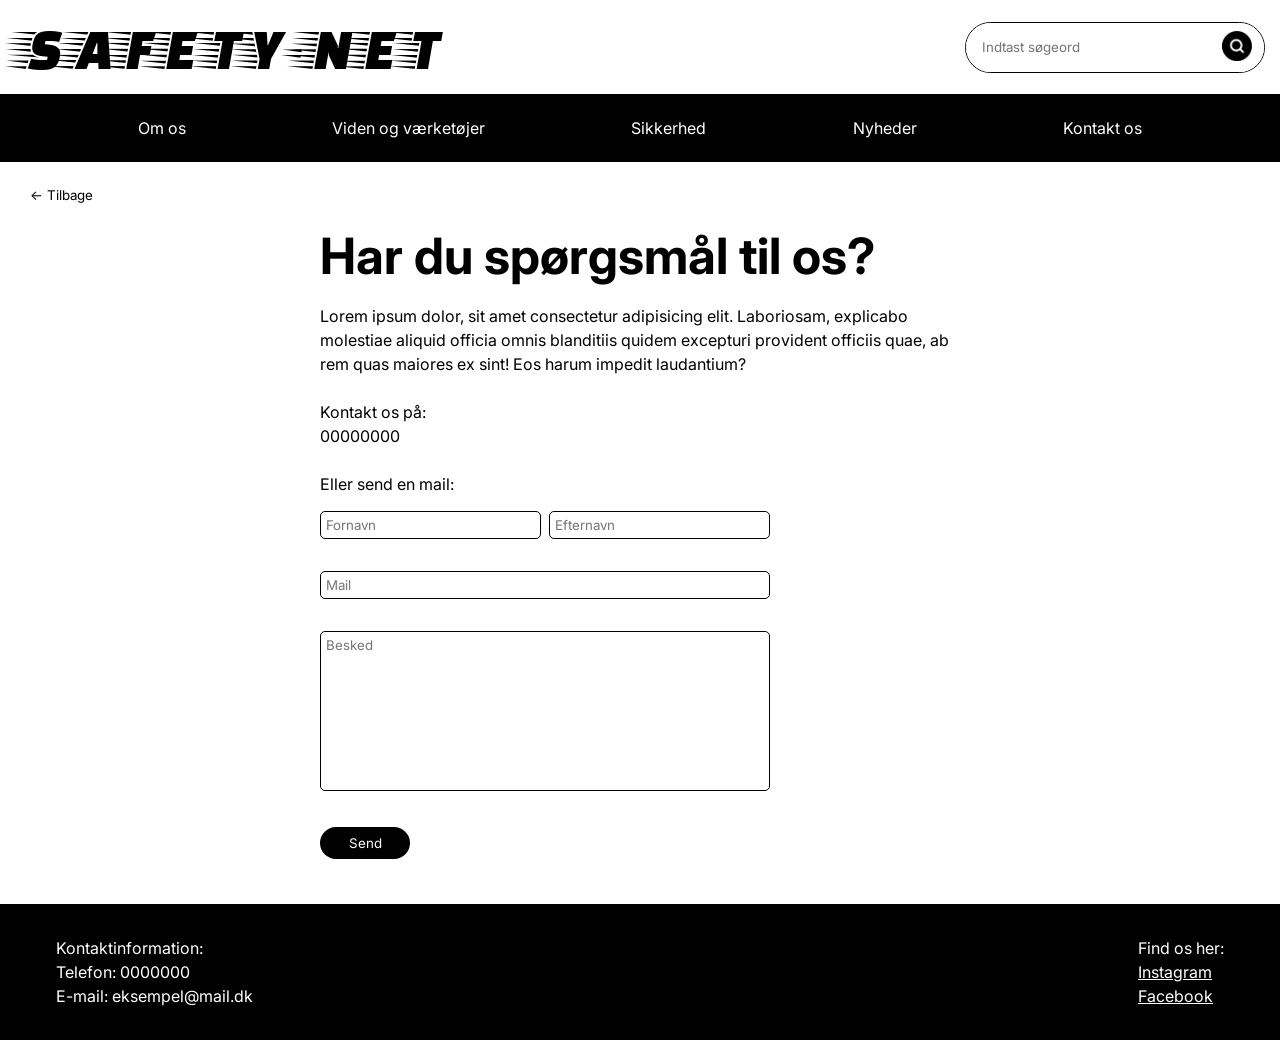
==== kontakt.html @ ba42f917 "hjemmeside final ish" ====
<!DOCTYPE html>
<html lang="da">
<head>
    <meta charset="UTF-8">
    <meta name="viewport" content="width=device-width, initial-scale=1.0">
    <title>Document</title>
    <link rel="stylesheet" href="style.css">

    <link rel="preconnect" href="https://fonts.googleapis.com">
    <link rel="preconnect" href="https://fonts.gstatic.com" crossorigin>
    <link href="https://fonts.googleapis.com/css2?family=Faster+One&display=swap" rel="stylesheet">

    <link rel="preconnect" href="https://fonts.googleapis.com">
    <link rel="preconnect" href="https://fonts.gstatic.com" crossorigin>
    <link href="https://fonts.googleapis.com/css2?family=Inter:ital,opsz,wght@0,14..32,100..900;1,14..32,100..900&display=swap" rel="stylesheet">
</head>
<body>
    <!-- header -->
     <header class="header">
        <h1 class="logo">
        <a href="index.html">SAFETY-NET</a>
        </h1>
        <div class="search">
            <input type="search" placeholder="Indtast søgeord" aria-label="Indtast søgeord">
            <button type="button" aria-label="Søg">
                <img src="billeder/search.png" alt="">
            </button>
        </div>
     </header>

     <!-- navigation -->
      <nav class="navigation" aria-label="Navigation">
        <a href="omos.html">Om os</a>
        <a href="#">Viden og værketøjer</a>
        <a href="#">Sikkerhed</a>
        <a href="#">Nyheder</a>
        <a href="kontakt.html">Kontakt os</a>
      </nav>
      
<!-- tilbage knap -->
    <nav class="goback">
      <button onclick="history.back()">← Tilbage</button>
    </nav>

<!-- intro -->
<section class="kontaktformular">
<div class="contact-text">
<h2>Har du spørgsmål til os?</h2>
 <p>Lorem ipsum dolor, sit amet consectetur adipisicing elit. Laboriosam, explicabo molestiae aliquid officia omnis blanditiis quidem excepturi provident officiis quae, ab rem quas maiores ex sint! Eos harum impedit laudantium? <br><br>
    Kontakt os på: <br>
    00000000 <br><br>
    Eller send en mail: 
</div>
 </p>

<!-- kontaktformular -->
 <div class="contact-form">
    <form>
        <div class="navnefelt">
            <input type="text" placeholder="Fornavn" aria-label="Fornavn">
            <input type="text" placeholder="Efternavn" aria-label="Efternavn">
            </div>
            <input type="text" placeholder="Mail" aria-label="Mail">
            <textarea placeholder="Besked" aria-label="Besked"></textarea>
            <button type="submit">Send</button>
    </form>
</div>
</section>          
        
      
       <!-- footer -->
     <footer class="footer">
        <div class="contact">
            <p>Kontaktinformation:</p>
            <p>
                Telefon: 0000000 <br>
                E-mail: eksempel@mail.dk 
            </p>
        </div>
        <div class="socials">
            <p>Find os her:</p>
            <a href="#">Instagram</a> <br>
            <a href="#">Facebook</a>
        </div>
     </footer>
</body>
</html>
---- style.css ----
*{
    margin: 0;
    box-sizing: border-box;
    font-family: "Inter", sans-serif;
    color: black;
}

html, body{
    height: 100%;
    margin: 0;
}

body{
    display: flex;
    flex-direction: column;
}

.logo a{
    font-family: "Faster One", system-ui;
    font-size: 60px;
    font-weight: lighter;
    text-decoration: none;
}

p{
    line-height: 1.5rem;
}

/* header */
.header{
    display: grid;
    grid-template-columns: 1fr auto;
    align-items: center;
    gap: 20px;
    padding: 15px;
    background-color: white;
}

.search{
    display: flex;
    border: 1px solid black;
    border-radius: 30px;
    overflow: hidden;
    max-width: 300px;
    width: 100%;
}

.search input{
    border: none;
    padding: 0.5rem 1rem;
    outline: none;
    width: 100%;
}

.search button{
    background-color: white;
    border: none;
    padding: 0.5rem 0.75rem;
    cursor: pointer;
}

.search button img{
    width: 30px;
    height: 30px;
    object-fit: contain;
}

/* tilbage knap */
.goback button{
    background-color: white;
    border: none;
    margin: 1.5rem;
}

.goback button:hover{
    cursor: pointer;
}

/* navigation */
.navigation{
    display: flex;
    flex-direction: center;
    flex-wrap: wrap;
    gap: 1.5rem;
    /* ^ unødvendig?? */
    padding: 1.5rem 1rem;
    background-color: black;
    justify-content: space-evenly;
    
}

.navigation a{
    text-decoration: none;
    color: white;
}

.navigation a:hover{
    text-decoration: underline;
}

/* main */
.hero{
    display: grid;
    grid-template-columns: 1fr 2fr;
}

.hero-image img{
    width: 620px;
    height: 100%;
}

.hero-content{
    display: flex;
    flex-direction: column;
    justify-content: right;
    margin: 10%;
    padding: 2rem;
    
}

.hero-text{
    display: flex;
    flex-direction: column;
    text-align: left;
}

h2{
    margin-bottom: 20px;
    line-height: 3.5rem;
    font-size: 50px;
}

.hero-links{
    display: grid;
    grid-template-columns: repeat(2, 1fr);
    grid-template-rows: repeat(auto auto);
    box-sizing: content-box;
    list-style: none;
    margin-top: 5%;
    gap: 35px;
}

.hero-links a{
    text-align: center;
    text-decoration: none;
    color: black;
    padding: 30px;
    border-radius: 20px;
    transition: transform 0.3s ease;
}

.hero-links a:hover{
        transform: scale(1.08);
    }

.kasse1{
    background-color: #E8ED3D;
}

.kasse2{
    background-color: #64C8FB;
}

.kasse3{
    background-color: #7096FF;
}

.kasse4{
    background-color: #FDBDE0;
}

/* nyhedsbrev */
.newsletter{
    display: grid;
    grid-template-columns: 1fr 2fr;
    gap: 1rem;
    padding: 3rem 4rem;
    align-items:center;
    background-color: #ADD075;
}

.newsletter-text{
    margin-bottom: 1rem;
}

.newsletter-form{
    display: flex;
    flex-direction: column;
    gap: 1rem;
    max-width: 300px;
    width: 100%;
    justify-self: center;
    text-align: center;
}

.newsletter-form input{
    padding: 1rem;
    margin: 10px;
    border: 1px solid white;
    border-radius: 4px;
    background-color: white;
    width: 100%;
}

.newsletter button{
    background-color: black;
    color: white;
    border: none;
    padding: 0.5rem 1rem;
    border-radius: 16px;
    margin: 5px;
    cursor: pointer;
    width: 90px;
}

/* om os side */
.about{
    text-align: center;
    padding: 1.5rem;
    margin-left: 30%;
    margin-right: 30%;
}

/* kontaktformular */

.kontaktformular{
    display: flex;
    flex-direction: column;
    text-align: left;
    margin-right: 25%;
    margin-left: 25%;
}

.contact-text{
    margin-bottom: 15px;
}

.contact-form{
    width: 100%;
    max-width: 450px;;
}

.navnefelt{
    display: grid;
    grid-template-columns: 1fr 1fr;
    gap: 0.5rem;
}

.contact-form input, .contact-form textarea{
    width: 100%;
    padding: 5px;
    border: 1px solid black;
    margin-bottom: 2rem;
    border-radius: 5px;
}

.contact-form textarea{
    height: 160px;
    resize: none;
}

.contact-form button{
    background-color: black;
    color: white;
    border: none;
    padding: 0.5rem 1rem;
    border-radius: 16px;
    margin-bottom: 45px;
    cursor: pointer;
    width: 90px;
}

/* footer */
footer{
    background-color: black;
    display: flex;
    justify-content: space-between;
    margin-top: auto;
    padding: 2rem 3.5rem;
}

.footer p{
    color: white;
}

footer a{
    color: white;
    line-height: 1.5rem;
}

/* media queries halløj */
@media (max-width: 768px){
    header{
        grid-template-columns: 1fr;
        justify-items: center;
        padding: 1rem;
    }

    .search-bar{
        max-width: 100%;
    }

    .hero{
        grid-template-columns: 1fr;
        min-height: auto;
    }

    .newsletter{
        grid-template-columns: 1fr;
        padding: 2rem 1.5rem;
    }

    footer{
        grid-template-columns: 1fr;
        padding: 2rem 1.5rem;
        gap: 1rem;
    }
}
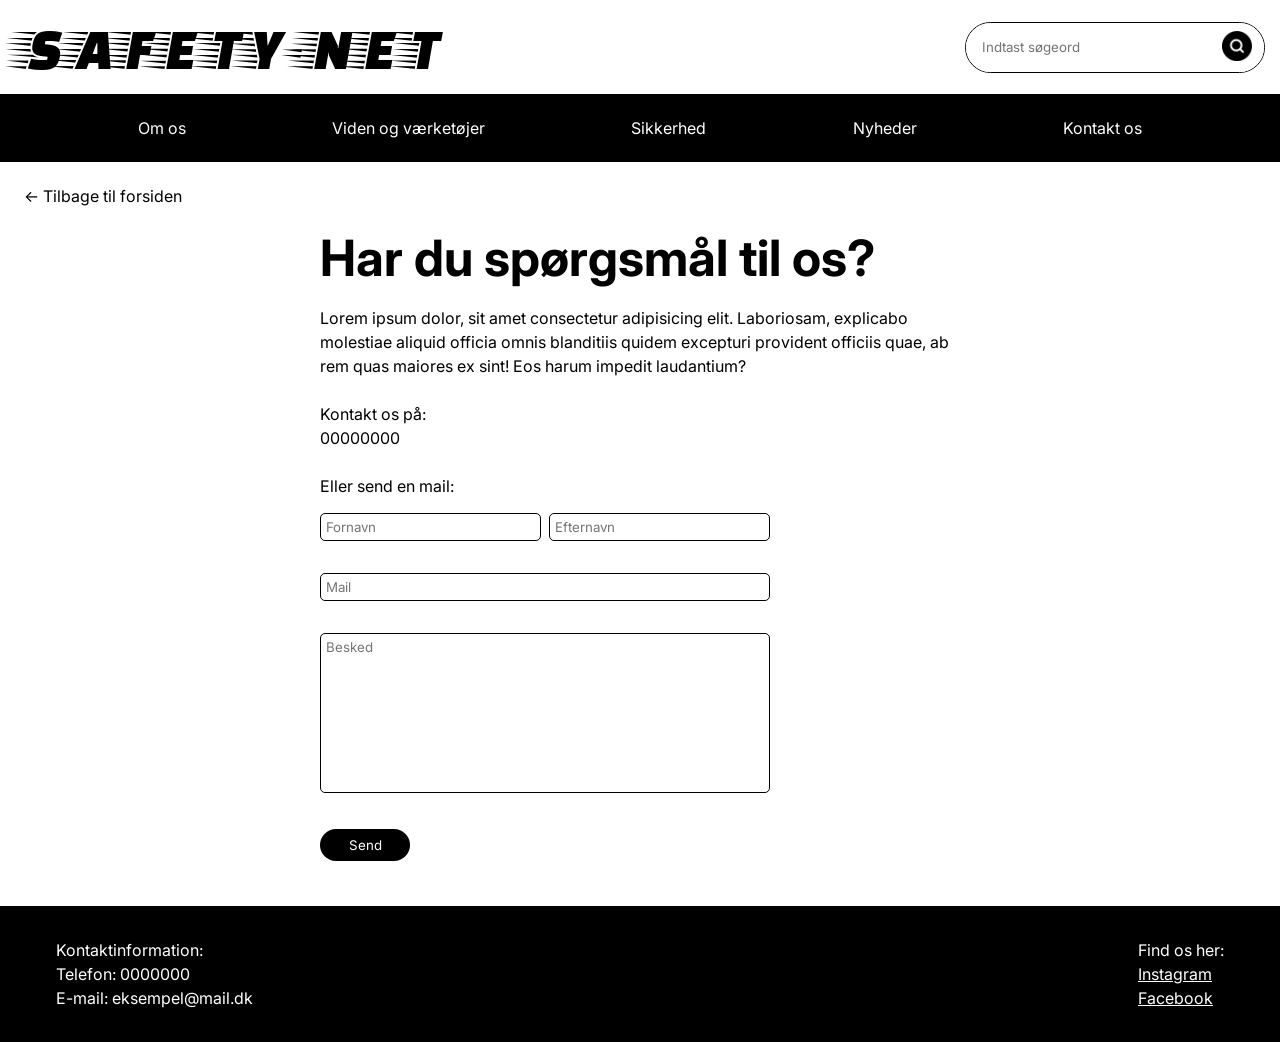
==== commit 2e58d117: "fix" ====
--- a/kontakt.html
+++ b/kontakt.html
@@ -3,7 +3,7 @@
 <head>
     <meta charset="UTF-8">
     <meta name="viewport" content="width=device-width, initial-scale=1.0">
-    <title>Document</title>
+    <title>Safety-net</title>
     <link rel="stylesheet" href="style.css">
 
     <link rel="preconnect" href="https://fonts.googleapis.com">
@@ -30,8 +30,8 @@
 
      <!-- navigation -->
       <nav class="navigation" aria-label="Navigation">
-        <a href="omos.html">Om os</a>
-        <a href="#">Viden og værketøjer</a>
+        <a href="#">Om os</a>
+        <a href="viden.html">Viden og værketøjer</a>
         <a href="#">Sikkerhed</a>
         <a href="#">Nyheder</a>
         <a href="kontakt.html">Kontakt os</a>
@@ -39,7 +39,7 @@
       
 <!-- tilbage knap -->
     <nav class="goback">
-      <button onclick="history.back()">← Tilbage</button>
+      <a href="index.html">← Tilbage til forsiden</a>
     </nav>
 
 <!-- intro -->
--- a/style.css
+++ b/style.css
@@ -66,13 +66,16 @@
 }
 
 /* tilbage knap */
-.goback button{
+.goback a{
     background-color: white;
     border: none;
     margin: 1.5rem;
-}
-
-.goback button:hover{
+    text-decoration: none;
+    color: black;
+    display: inline-block;
+}
+
+.goback a:hover{
     cursor: pointer;
 }
 
@@ -213,12 +216,69 @@
     width: 90px;
 }
 
-/* om os side */
-.about{
-    text-align: center;
-    padding: 1.5rem;
-    margin-left: 30%;
-    margin-right: 30%;
+/* viden og værketøjer */
+
+.viden{
+    padding: 2rem;
+}
+.videnemner{
+    display: grid;
+    grid-template-columns: repeat(2, 1fr);
+    padding: 2rem;
+    gap: 5%;
+    max-width: 100%;
+    }
+
+.videnoplys{
+    padding: 2rem; 
+}
+
+.p1{
+    background-color: #64C8FB;
+    padding: 25px;
+    border-radius: 15px;
+    height: 100%;
+    box-sizing: border-box;
+}
+
+.p2{
+    background-color: #FDBDE0;
+    padding: 25px;
+    border-radius: 15px;
+    height: 100%;
+    box-sizing: border-box;
+}
+
+.p3{
+    background-color: #E8ED3D;
+    padding: 25px;
+    border-radius: 15px;
+    height: 100%;
+    box-sizing: border-box;
+}
+
+.p4{
+    background-color: #9370DB;
+    padding: 25px;
+    border-radius: 15px;
+    height: 100%;
+    box-sizing: border-box;
+}
+
+.p5{
+    background-color: #FB5C43;
+    padding: 25px;
+    border-radius: 15px;
+    height: 100%;
+    box-sizing: border-box;
+}
+
+.p6{
+    background-color: #64C8FB;
+    padding: 25px;
+    border-radius: 15px;
+    height: 100%;
+    box-sizing: border-box;
 }
 
 /* kontaktformular */
@@ -289,7 +349,7 @@
 }
 
 /* media queries halløj */
-@media (max-width: 768px){
+@media screen and (max-width: 768px){
     header{
         grid-template-columns: 1fr;
         justify-items: center;
@@ -302,7 +362,28 @@
 
     .hero{
         grid-template-columns: 1fr;
-        min-height: auto;
+    }
+
+    .hero-links{
+        grid-template-columns: 1fr;
+    }
+
+    .hero img{
+        min-height: 200px;
+        width: 100%;
+    }
+
+    .hero-content{
+        padding: 2rem 1.5rem;
+    }
+
+    .videnemner{
+        grid-template-columns: 1fr;
+        gap: 2rem;
+    }
+
+    .videnoplys{
+
     }
 
     .newsletter{
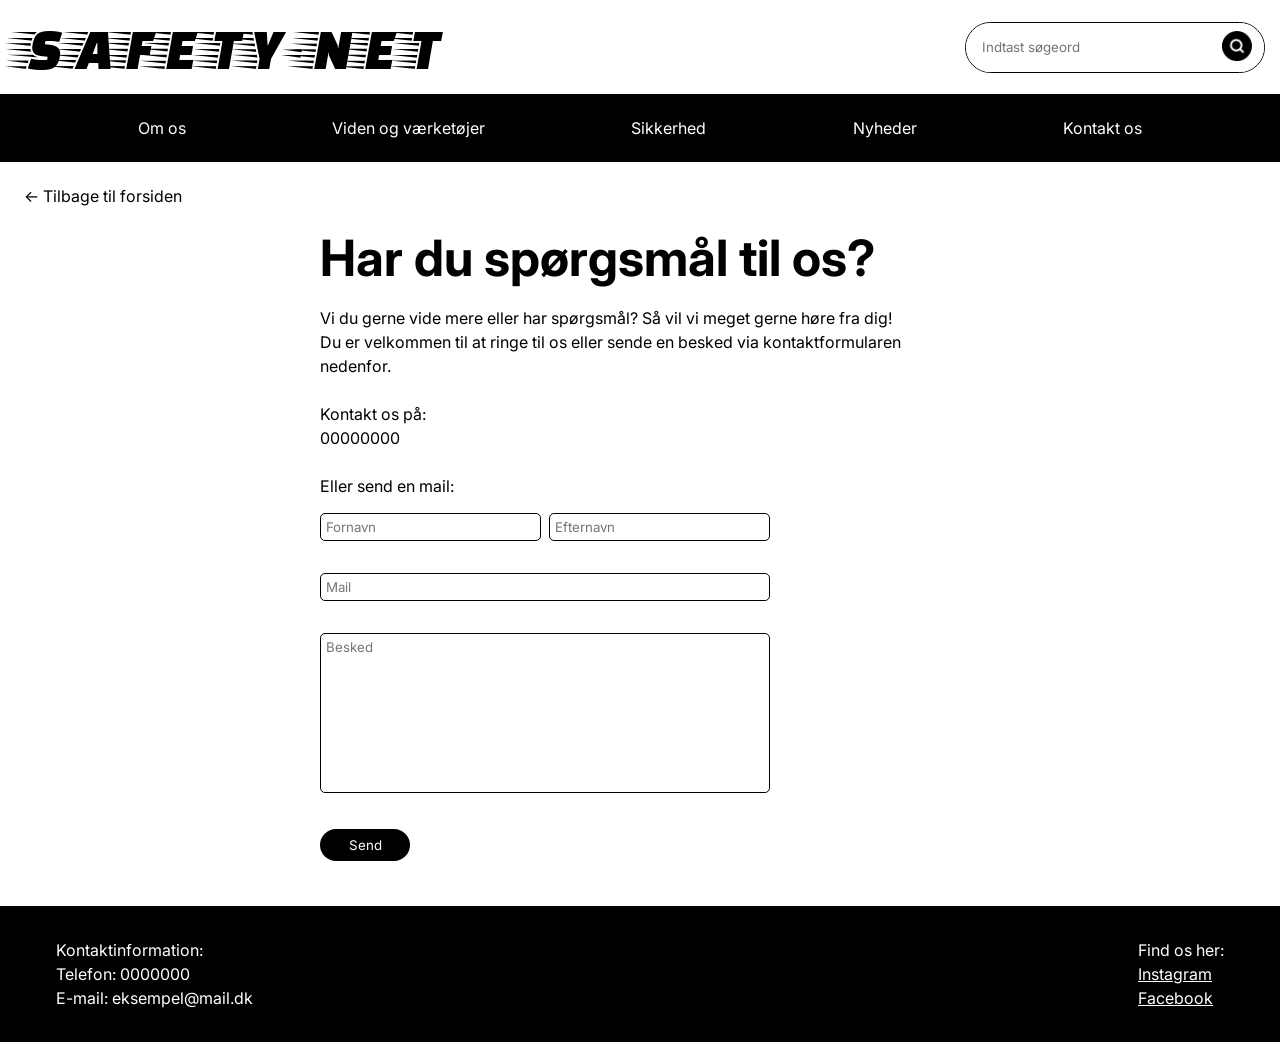
==== commit 4e05869c: "fix" ====
--- a/kontakt.html
+++ b/kontakt.html
@@ -46,7 +46,7 @@
 <section class="kontaktformular">
 <div class="contact-text">
 <h2>Har du spørgsmål til os?</h2>
- <p>Lorem ipsum dolor, sit amet consectetur adipisicing elit. Laboriosam, explicabo molestiae aliquid officia omnis blanditiis quidem excepturi provident officiis quae, ab rem quas maiores ex sint! Eos harum impedit laudantium? <br><br>
+ <p>Vi du gerne vide mere eller har spørgsmål? Så vil vi meget gerne høre fra dig! <br> Du er velkommen til at ringe til os eller sende en besked via kontaktformularen nedenfor.<br><br>
     Kontakt os på: <br>
     00000000 <br><br>
     Eller send en mail: 
--- a/style.css
+++ b/style.css
@@ -226,7 +226,6 @@
     grid-template-columns: repeat(2, 1fr);
     padding: 2rem;
     gap: 5%;
-    max-width: 100%;
     }
 
 .videnoplys{
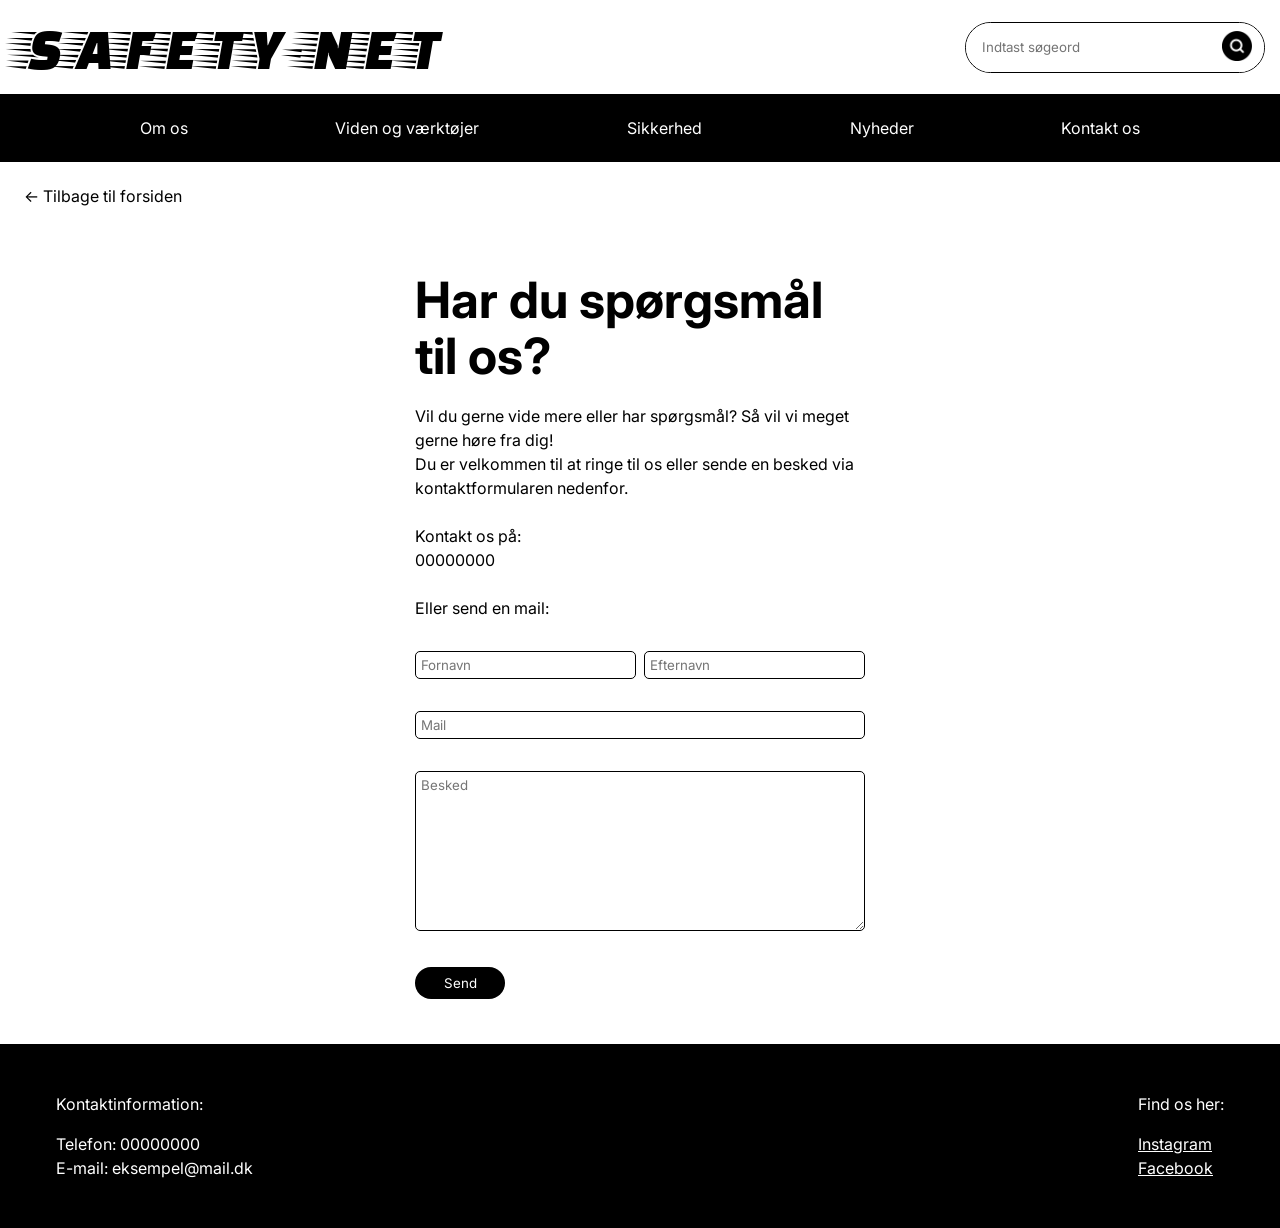
==== commit 4423d998: "fixxx" ====
--- a/kontakt.html
+++ b/kontakt.html
@@ -3,7 +3,7 @@
 <head>
     <meta charset="UTF-8">
     <meta name="viewport" content="width=device-width, initial-scale=1.0">
-    <title>Safety-net</title>
+    <title>Kontakt os - Safety-net</title>
     <link rel="stylesheet" href="style.css">
 
     <link rel="preconnect" href="https://fonts.googleapis.com">
@@ -17,9 +17,9 @@
 <body>
     <!-- header -->
      <header class="header">
-        <h1 class="logo">
+        <div class="logo">
         <a href="index.html">SAFETY-NET</a>
-        </h1>
+        </div>
         <div class="search">
             <input type="search" placeholder="Indtast søgeord" aria-label="Indtast søgeord">
             <button type="button" aria-label="Søg">
@@ -27,16 +27,18 @@
             </button>
         </div>
      </header>
-
+     
+     
      <!-- navigation -->
       <nav class="navigation" aria-label="Navigation">
         <a href="#">Om os</a>
-        <a href="viden.html">Viden og værketøjer</a>
+        <a href="viden.html">Viden og værktøjer</a>
         <a href="#">Sikkerhed</a>
         <a href="#">Nyheder</a>
         <a href="kontakt.html">Kontakt os</a>
       </nav>
       
+<main>     
 <!-- tilbage knap -->
     <nav class="goback">
       <a href="index.html">← Tilbage til forsiden</a>
@@ -46,12 +48,12 @@
 <section class="kontaktformular">
 <div class="contact-text">
 <h2>Har du spørgsmål til os?</h2>
- <p>Vi du gerne vide mere eller har spørgsmål? Så vil vi meget gerne høre fra dig! <br> Du er velkommen til at ringe til os eller sende en besked via kontaktformularen nedenfor.<br><br>
+ <p>Vil du gerne vide mere eller har spørgsmål? Så vil vi meget gerne høre fra dig! <br> Du er velkommen til at ringe til os eller sende en besked via kontaktformularen nedenfor.<br><br>
     Kontakt os på: <br>
     00000000 <br><br>
-    Eller send en mail: 
+    Eller send en mail:</p>
 </div>
- </p>
+ 
 
 <!-- kontaktformular -->
  <div class="contact-form">
@@ -66,14 +68,14 @@
     </form>
 </div>
 </section>          
-        
+</main>       
       
        <!-- footer -->
      <footer class="footer">
         <div class="contact">
             <p>Kontaktinformation:</p>
             <p>
-                Telefon: 0000000 <br>
+                Telefon: 00000000 <br>
                 E-mail: eksempel@mail.dk 
             </p>
         </div>
--- a/style.css
+++ b/style.css
@@ -1,13 +1,12 @@
-*{
-    margin: 0;
+*{ 
     box-sizing: border-box;
     font-family: "Inter", sans-serif;
     color: black;
 }
 
 html, body{
-    height: 100%;
     margin: 0;
+    min-height: 100vh;
 }
 
 body{
@@ -26,6 +25,10 @@
     line-height: 1.5rem;
 }
 
+li{
+    line-height: 25px;
+}
+
 /* header */
 .header{
     display: grid;
@@ -48,7 +51,8 @@
 .search input{
     border: none;
     padding: 0.5rem 1rem;
-    outline: none;
+    outline: 3px solid #0057D9;
+    outline-offset: 3px;
     width: 100%;
 }
 
@@ -66,9 +70,7 @@
 }
 
 /* tilbage knap */
-.goback a{
-    background-color: white;
-    border: none;
+.goback a{ 
     margin: 1.5rem;
     text-decoration: none;
     color: black;
@@ -82,10 +84,8 @@
 /* navigation */
 .navigation{
     display: flex;
-    flex-direction: center;
     flex-wrap: wrap;
     gap: 1.5rem;
-    /* ^ unødvendig?? */
     padding: 1.5rem 1rem;
     background-color: black;
     justify-content: space-evenly;
@@ -97,7 +97,7 @@
     color: white;
 }
 
-.navigation a:hover{
+.navigation a:hover, :focus-visible{
     text-decoration: underline;
 }
 
@@ -115,7 +115,6 @@
 .hero-content{
     display: flex;
     flex-direction: column;
-    justify-content: right;
     margin: 10%;
     padding: 2rem;
     
@@ -124,7 +123,6 @@
 .hero-text{
     display: flex;
     flex-direction: column;
-    text-align: left;
 }
 
 h2{
@@ -136,9 +134,6 @@
 .hero-links{
     display: grid;
     grid-template-columns: repeat(2, 1fr);
-    grid-template-rows: repeat(auto auto);
-    box-sizing: content-box;
-    list-style: none;
     margin-top: 5%;
     gap: 35px;
 }
@@ -225,7 +220,7 @@
     display: grid;
     grid-template-columns: repeat(2, 1fr);
     padding: 2rem;
-    gap: 5%;
+    gap: 2rem;
     }
 
 .videnoplys{
@@ -233,15 +228,19 @@
 }
 
 .p1{
-    background-color: #64C8FB;
-    padding: 25px;
-    border-radius: 15px;
-    height: 100%;
-    box-sizing: border-box;
+    background-color: black;
+    padding: 25px;
+    border-radius: 15px;
+    height: 100%;
+    box-sizing: border-box;
+}
+
+.p1 *{
+    color: white;
 }
 
 .p2{
-    background-color: #FDBDE0;
+    background-color: #ADD075;
     padding: 25px;
     border-radius: 15px;
     height: 100%;
@@ -249,7 +248,7 @@
 }
 
 .p3{
-    background-color: #E8ED3D;
+    background-color: #F8C435;
     padding: 25px;
     border-radius: 15px;
     height: 100%;
@@ -257,7 +256,7 @@
 }
 
 .p4{
-    background-color: #9370DB;
+    background-color: #F8C435;
     padding: 25px;
     border-radius: 15px;
     height: 100%;
@@ -265,7 +264,7 @@
 }
 
 .p5{
-    background-color: #FB5C43;
+    background-color: #ADD075;
     padding: 25px;
     border-radius: 15px;
     height: 100%;
@@ -273,11 +272,15 @@
 }
 
 .p6{
-    background-color: #64C8FB;
-    padding: 25px;
-    border-radius: 15px;
-    height: 100%;
-    box-sizing: border-box;
+    background-color: black;
+    padding: 25px;
+    border-radius: 15px;
+    height: 100%;
+    box-sizing: border-box;
+}
+
+.p6 *{
+    color: white;
 }
 
 /* kontaktformular */
@@ -286,8 +289,8 @@
     display: flex;
     flex-direction: column;
     text-align: left;
-    margin-right: 25%;
-    margin-left: 25%;
+    width: min(100% - 2rem, 450px);
+    margin-inline: auto;
 }
 
 .contact-text{
@@ -296,7 +299,7 @@
 
 .contact-form{
     width: 100%;
-    max-width: 450px;;
+    max-width: 450px;
 }
 
 .navnefelt{
@@ -315,7 +318,7 @@
 
 .contact-form textarea{
     height: 160px;
-    resize: none;
+    resize: vertical;
 }
 
 .contact-form button{
@@ -355,7 +358,7 @@
         padding: 1rem;
     }
 
-    .search-bar{
+    .search{
         max-width: 100%;
     }
 
@@ -373,7 +376,7 @@
     }
 
     .hero-content{
-        padding: 2rem 1.5rem;
+        padding: 2rem;
     }
 
     .videnemner{
@@ -381,18 +384,14 @@
         gap: 2rem;
     }
 
-    .videnoplys{
-
-    }
-
     .newsletter{
         grid-template-columns: 1fr;
-        padding: 2rem 1.5rem;
+        padding: 2rem;
     }
 
     footer{
-        grid-template-columns: 1fr;
-        padding: 2rem 1.5rem;
+        flex-direction: column;
+        padding: 2rem;
         gap: 1rem;
     }
 }
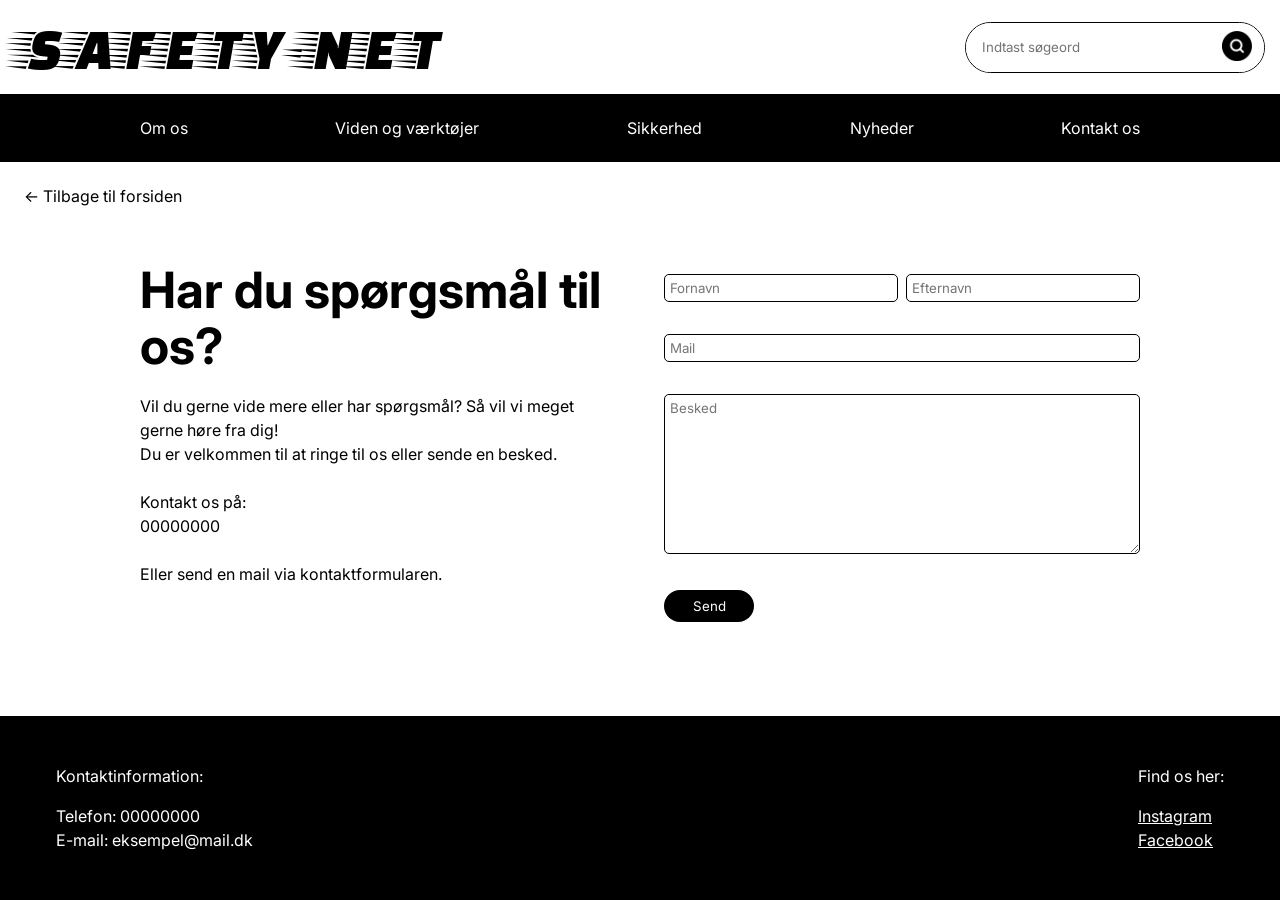
==== commit 1364e89f: "sidst fix fr" ====
--- a/kontakt.html
+++ b/kontakt.html
@@ -48,10 +48,10 @@
 <section class="kontaktformular">
 <div class="contact-text">
 <h2>Har du spørgsmål til os?</h2>
- <p>Vil du gerne vide mere eller har spørgsmål? Så vil vi meget gerne høre fra dig! <br> Du er velkommen til at ringe til os eller sende en besked via kontaktformularen nedenfor.<br><br>
+ <p>Vil du gerne vide mere eller har spørgsmål? Så vil vi meget gerne høre fra dig! <br> Du er velkommen til at ringe til os eller sende en besked.<br><br>
     Kontakt os på: <br>
     00000000 <br><br>
-    Eller send en mail:</p>
+    Eller send en mail via kontaktformularen.</p>
 </div>
  
 
--- a/style.css
+++ b/style.css
@@ -214,12 +214,12 @@
 /* viden og værketøjer */
 
 .viden{
-    padding: 2rem;
+    padding: 2rem 2rem 0;
 }
 .videnemner{
     display: grid;
     grid-template-columns: repeat(2, 1fr);
-    padding: 2rem;
+    padding: 2rem 2rem 0;
     gap: 2rem;
     }
 
@@ -228,78 +228,68 @@
 }
 
 .p1{
-    background-color: black;
-    padding: 25px;
-    border-radius: 15px;
+    padding: 25px;
     height: 100%;
     box-sizing: border-box;
 }
 
-.p1 *{
-    color: white;
-}
 
 .p2{
-    background-color: #ADD075;
-    padding: 25px;
-    border-radius: 15px;
-    height: 100%;
-    box-sizing: border-box;
+    background-color: #A8DADC;
+    padding: 25px;
+    border-radius: 15px;
 }
 
 .p3{
-    background-color: #F8C435;
-    padding: 25px;
-    border-radius: 15px;
-    height: 100%;
-    box-sizing: border-box;
+    background-color: #BDB2FF;
+    padding: 25px;
+    border-radius: 15px;
 }
 
 .p4{
-    background-color: #F8C435;
-    padding: 25px;
-    border-radius: 15px;
-    height: 100%;
-    box-sizing: border-box;
+    background-color: #C58AE0;
+    padding: 25px;
+    border-radius: 15px;
 }
 
 .p5{
-    background-color: #ADD075;
-    padding: 25px;
-    border-radius: 15px;
-    height: 100%;
-    box-sizing: border-box;
+    background-color: #E8ED3D;
+    padding: 25px;
+    border-radius: 15px;
 }
 
 .p6{
-    background-color: black;
-    padding: 25px;
-    border-radius: 15px;
-    height: 100%;
-    box-sizing: border-box;
-}
-
-.p6 *{
-    color: white;
-}
-
+    background-color: #95D3F9;
+    padding: 25px;
+    border-radius: 15px;
+}
+
+.p2 h2, .p3 h2, .p4 h2, .p5 h2, .p6 h2{
+    font-size: 35px;
+}
 /* kontaktformular */
 
 .kontaktformular{
-    display: flex;
-    flex-direction: column;
-    text-align: left;
-    width: min(100% - 2rem, 450px);
+    display: grid;
+    grid-template-columns: 1fr 1fr;
+    gap: 3rem;
+    align-items: start;
+    width: min(100% - 2rem, 1000px);
     margin-inline: auto;
+    padding-block: 2rem;
 }
 
 .contact-text{
     margin-bottom: 15px;
 }
 
+.contact-text h2{
+    margin-top: 0;
+}
+
 .contact-form{
     width: 100%;
-    max-width: 450px;
+    padding-top: 12px;
 }
 
 .navnefelt{
@@ -379,6 +369,16 @@
         padding: 2rem;
     }
 
+    .kontaktformular{
+        grid-template-columns: 1fr;
+        gap: 1.5rem;
+    }
+
+    .navnefelt{
+        grid-template-columns: 1fr;
+        gap: 0;
+    }
+
     .videnemner{
         grid-template-columns: 1fr;
         gap: 2rem;
